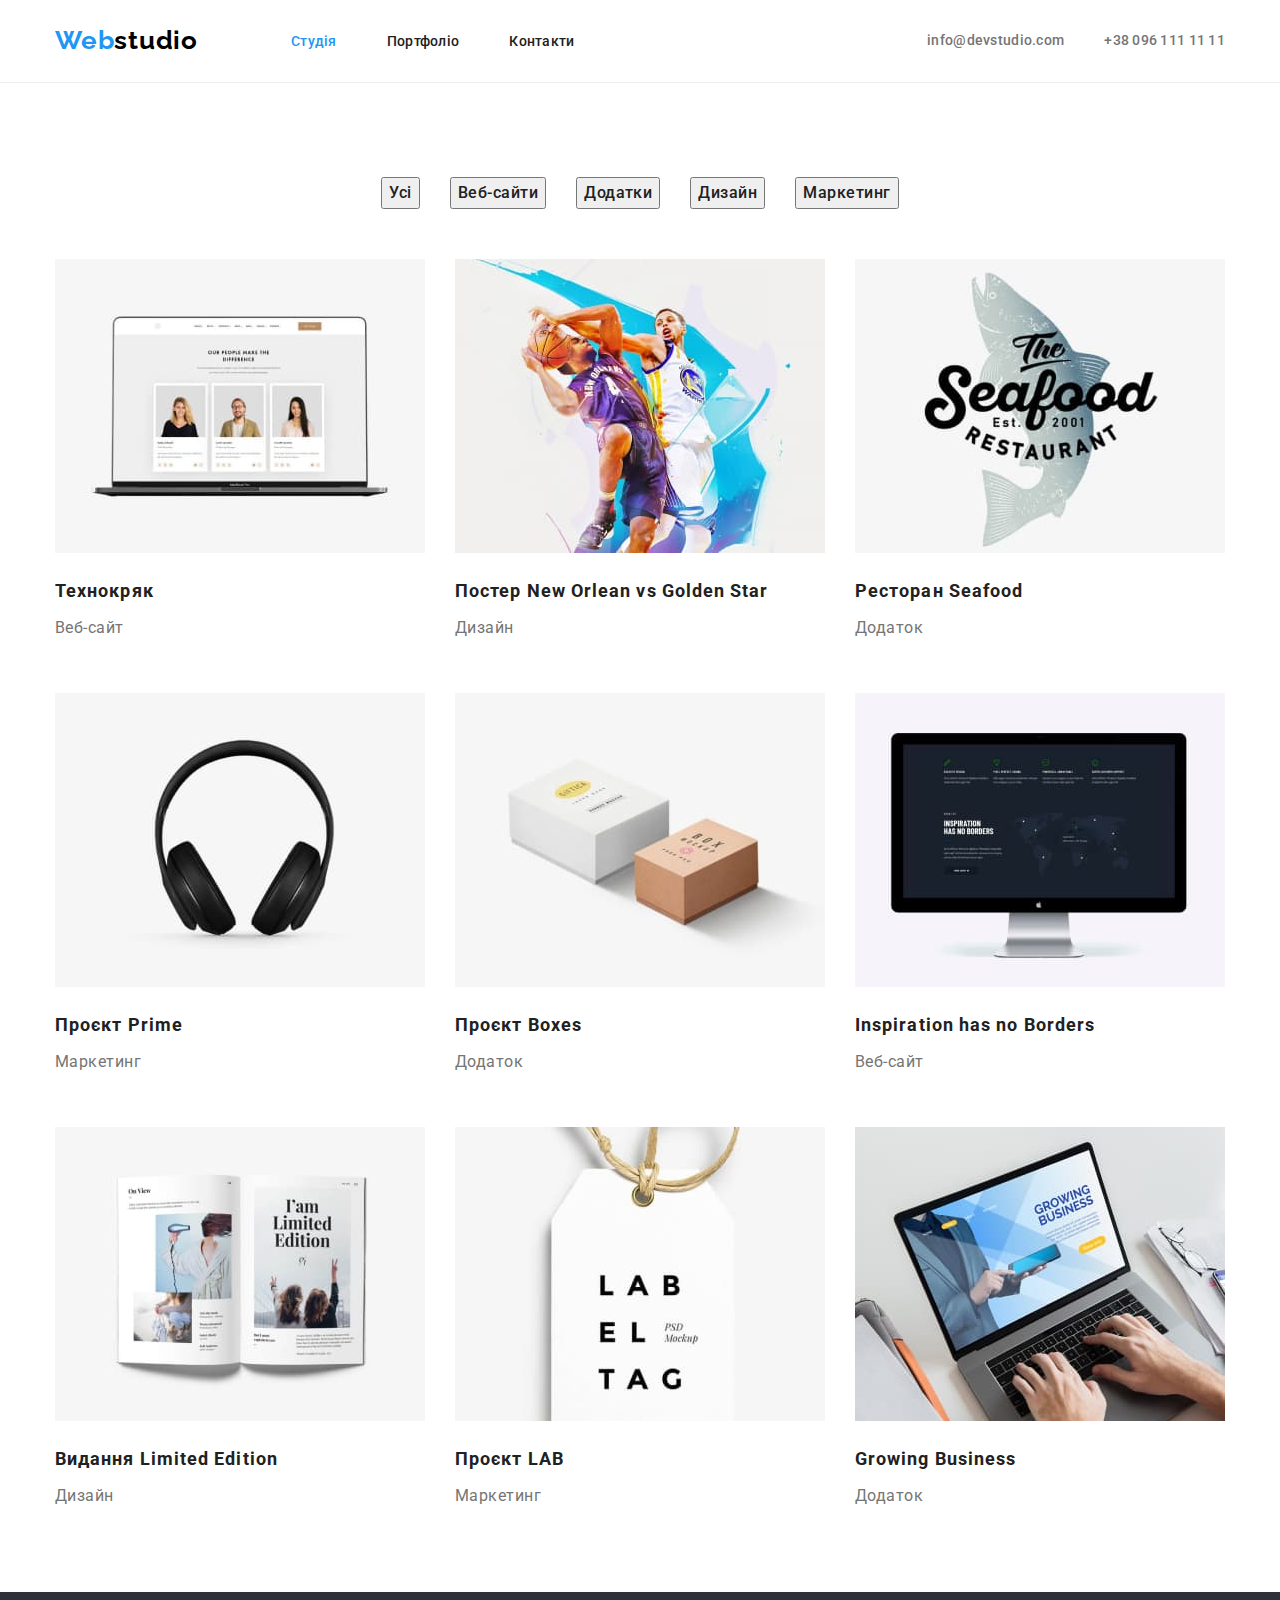
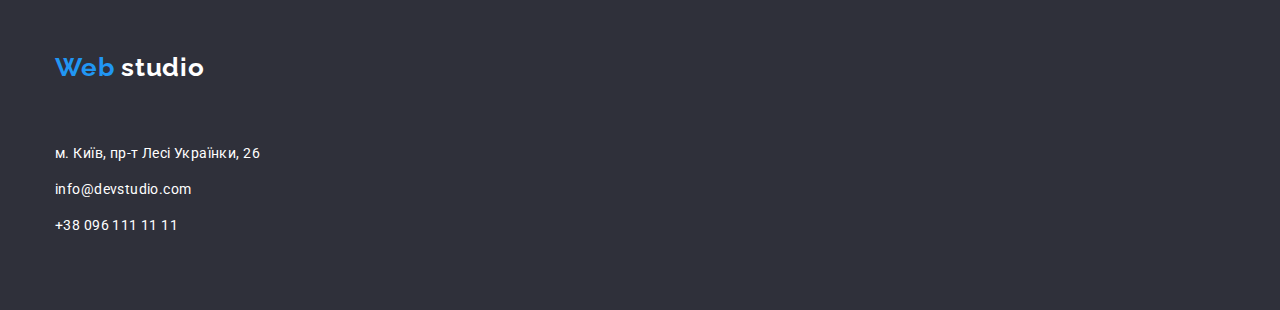
==== portfolio.html @ 94b17095 "геометрія спроба flex" ====
<!DOCTYPE html>
<html lang="uk">
  <head>
    <meta charset="UTF-8" />
    <meta http-equiv="X-UA-Compatible" content="IE=edge" />
    <meta name="viewport" content="width=device-width, initial-scale=1.0" />
    <title>Homework3</title>
    <!--Fonts-->
    <link rel="preconnect" href="https://fonts.googleapis.com" />
    <link rel="preconnect" href="https://fonts.gstatic.com" crossorigin />
    <link
      href="https://fonts.googleapis.com/css2?family=Raleway:wght@700&family=Roboto:wght@400;500;700;900&display=swap"
      rel="stylesheet"
    />
    <!--normalize-->
    <link
      rel="stylesheet"
      href="https://cdnjs.cloudflare.com/ajax/libs/modern-normalize/1.1.0/modern-normalize.min.css"
    />
    <!--styles-->
    <link rel="stylesheet" href="./css/style.css" />
  </head>
  <body>
    <!--Шапка-->
    <header class="header">
      <div class="container">
        <div class="header-container">
          <a class="logo" lang="en" href="./index.html">
            <span class="accent">Web</span>studio</a
          >
          <!-- Навігація-->
          <nav class="navigation">
            <ul class="navigation-item">
              <li>
                <a class="nav-content current" href="./index.html">Студія </a>
              </li>
              <li>
                <a class="nav-content" href="./portfolio.html">Портфоліо</a>
              </li>
              <li>
                <a class="nav-content" href="#">Контакти</a>
              </li>
            </ul>
          </nav>

          <ul class="contact-card">
            <li class="contact-card">
              <a
                href="mailto:info@devstudio.com"
                class="contact-card contact-link"
                >info@devstudio.com</a
              >
            </li>
            <li>
              <a href="tel:+380961111111" class="contact-card contact-link"
                >+38 096 111 11 11</a
              >
            </li>
          </ul>
        </div>
      </div>
    </header>
    <!-- Main portfolio-->
    <main>
      <section>
        <div class="container">
           <h1 hidden class="portfolio">portfolio</h1>
           <div class="cards">
             <ul class="button-cards">
          <li class="bottoms-item"><button class="buttons" type="button">Усі</button></li>
          <li class="bottoms-item"><button class="buttons" type="button">Веб-сайти</button></li>
          <li class="bottoms-item"><button class="buttons" type="button">Додатки</button></li>
          <li class="bottoms-item"><button class="buttons" type="button">Дизайн</button></li>
          <li class="bottoms-item"><button class="buttons" type="button">Маркетинг</button></li>
        </ul>
           </div>
           <div class="project"> 
            <ul class="project-cards">
          <li class="project-list">
            <a href="#">
              <img class="project-img"
                src="./images/plogo1.jpg"
                alt="laptop with people"
                width="370"
                height="294"
              />
              <h2 class="project-title">Технокряк</h2>
              <p class="project-work">Веб-сайт</p>
            </a>
          </li>
          <li>
            <a href="#">
              <img class="project-img"
                src="./images/plogo2.jpg"
                alt="basketball players"
                width="370"
                height="294"
              />
              <h2 class="project-title">
                Постер <span lang="en"> New Orlean vs Golden Star</span>
              </h2>
              <p class="project-work">Дизайн</p>
            </a>
          </li>
          <li>
            <a href="#">
              <img class="project-img"
                src="./images/plogo3.jpg"
                alt="restaurant advertisement"
                width="370"
                height="294"
              />
              <h2 class="project-title">
                Ресторан <span lang="en">Seafood</span>
              </h2>
              <p class="project-work">Додаток</p>
            </a>
          </li>
          <li>
            <a href="#">
              <img class="project-img"
                src="./images/plogo4.jpg"
                alt="headphones"
                width="370"
                height="294"
              />
              <h2 class="project-title">Проєкт <span lang="en">Prime</span></h2>
              <p class="project-work">Маркетинг</p>
            </a>
          </li>
          <li>
            <a href="#">
              <img class="project-img"
                src="./images/plogo5.jpg"
                alt="boxes"
                width="370"
                height="294"
              />
              <h2 class="project-title">Проєкт <span lang="en">Boxes</span></h2>
              <p class="project-work">Додаток</p>
            </a>
          </li>
          <li>
            <a href="#">
              <img class="project-img"
                src="./images/plogo6.jpg"
                alt="laptop"
                width="370"
                height="294"
              />
              <h2 class="project-title" lang="en">
                Inspiration has no Borders
              </h2>
              <p class="project-work">Веб-сайт</p>
            </a>
          </li>
          <li>
            <a href="#">
              <img class="project-img"
                src="./images/plogo7.jpg"
                alt="book with people"
                width="370"
                height="294"
              />
              <h2 class="project-title">
                Видання <span lang="en">Limited Edition</span>
              </h2>
              <p class="project-work">Дизайн</p>
            </a>
          </li>
          <li>
            <a href="#">
              <img class="project-img"
                src="./images/plogo8.jpg"
                alt="plate"
                width="370"
                height="294"
              />
              <h2 class="project-title">Проєкт <span lang="en">LAB</span></h2>
              <p class="project-work">Маркетинг</p>
            </a>
          </li>
          <li>
            <a href="#">
              <img class="project-img"
                src="./images/plogo9.jpg"
                alt="a man is typing on a laptop"
                width="370"
                height="294"
              />
              <h2 class="project-title" lang="en">Growing Business</h2>
              <p class="project-work">Додаток</p>
            </a>
          </li>
        </ul></div>
       
       
        </div>
       

      </section>
    </main>
    <!--Футер-->

    <footer class="footer">
      <div class="container">
        <a class="logo footer-logo" lang="en" href="./index.html"
          ><span class="accent">Web</span>
          <span class="span-logo">studio</span>
        </a>

        <address>
          <ul>
            <li>
              <a
                class="footer-link"
                href="https://www.google.com.ua/maps/place/%D0%B1%D1%83%D0%BB%D1%8C%D0%B2%D0%B0%D1%80+%D0%9B%D0%B5%D1%81%D1%96+%D0%A3%D0%BA%D1%80%D0%B0%D1%97%D0%BD%D0%BA%D0%B8,+26,+%D0%9A%D0%B8%D1%97%D0%B2,+02000/@50.4265807,30.5361971,17z/data=!3m1!4b1!4m5!3m4!1s0x40d4cf0e033ecbe9:0x57a4dffefec77da0!8m2!3d50.4265807!4d30.5383859?hl=uk"
                target="_blank"
                rel="noopener noreferrer"
                >м. Київ, пр-т Лесі Українки, 26</a
              >
            </li>

            <li>
              <a href="mailto:info@devstudio.com" class="footer-link"
                >info@devstudio.com</a
              >
            </li>
            <li>
              <a href="tel:+380961111111" class="footer-link"
                >+38 096 111 11 11</a
              >
            </li>
          </ul>
        </address>
      </div>
    </footer>
  </body>
</html>
---- css/style.css ----
:root {
  --primary-text-color: #212121;
  --title-text-color: #757575;
  --accent-color: #2196f3;
  --primary-white-color: #ffffff;
  --primary-background-color: #ffffff;
  --logo-color: #000000;
  --hero-background-color: #2f303a;
  --footer-background-color: #2f303a;
  --btn-background-color: #188ce8;
  --team-background-color: #f5f4fa;
  --header-border-color: #ececec;
}
html {
  box-sizing: border-box;
}
*,
*::before,
*::after {
  box-sizing: inherit;
}

/*--для Боді*/
body {
  background-color: var(--primary-background-color);
  color: var(--primary-text-color);
  font-family: "Roboto", sans-serif;
}

h1,
h2,
h3,
h4,
h5,
h6,
p {
  margin: 0;
  padding: 0;
}
ul {
  list-style: none;
  padding-left: 0;
  margin: 0;
}

h2,
h3,
p,
li,
a {
  text-decoration: none;
  list-style-type: none;
}
img {
  display: block;
  max-width: 100%;
  height: auto;
}
/*Шапка*/

.header {
  border-bottom-width: 1px;
  border-bottom-style: solid;
  border-bottom-color: var(--header-border-color);
}

.container {
  width: 1200px;
  margin: 0 auto;
  padding-left: 15px;
  padding-right: 15px;
}

.logo {
  padding-top: 24px;
  padding-bottom: 25px;
  color: var(--logo-color);
  font-family: "Raleway", sans-serif;
  font-weight: 700;
  font-size: 26px;
  line-height: 1.19;
  letter-spacing: 0.03em;
}
.accent {
  color: var(--accent-color);
}
.header-container {
  display: flex;
  width: 100%;
  align-items: center;
  justify-content: space-between;
  flex-grow: 1;
  gap: 93px;
}
.navigation {
  display: flex;
  align-items: center;
  flex-direction: row;
  flex-grow: 1;
  justify-content: space-between;
}

.navigation-item {
  display: flex;
  flex-direction: row;
  align-items: center;
  gap: 50px;
  padding-top: 32px;
  padding-bottom: 32px;
}

.contact-card {
  display: flex;
  flex-direction: row;
  align-items: center;
  flex-grow: 1;
  justify-content: end;
  flex-wrap: nowrap;
  gap: 40px;
}

.nav-content {
  padding-top: 32px;
  padding-bottom: 32px;
  color: var(--primary-text-color);
  font-weight: 500;
  font-size: 14px;
  line-height: 1.14;
  letter-spacing: 0.02em;
}
.current {
  color: var(--accent-color);
}

.nav-content:hover,
.nav-content:focus {
  color: var(--accent-color);
}
.contact-link {
  padding-top: 32px;
  padding-bottom: 32px;

  color: var(--title-text-color);
  font-weight: 500;
  font-size: 14px;
  line-height: 1.14;
  letter-spacing: 0.02em;
  text-decoration: none;
}
.contact-link:hover,
.contact-link:focus {
  color: var(--accent-color);
}
/*Main content*/
.section {
  max-width: 100%;
  padding-top: 94px;
  padding-bottom: 94px;
}

.hero {
  background-color: var(--hero-background-color);
}
.hero-title {
  width: 696px;
  margin-left: auto;
  margin-right: auto;
  padding: 200px 0 30px;
  color: var(--primary-white-color);
  font-weight: 900;
  font-size: 44px;
  line-height: 1.36;
  text-align: center;
  letter-spacing: 0.06em;
  text-transform: uppercase;
}
.hero-btn {
margin: 0 auto 200px;
  color: var(--primary-white-color);
  background-color: var(--accent-color);
  box-shadow: 0px 4px 4px rgba(0, 0, 0, 0.15);

  font-weight: 700;
  font-size: 16px;
  line-height: 1.88;
  display: block;
  align-items: center;
  text-align: center;
  letter-spacing: 0.06em;
}
.hero-btn:hover,
.hero-btn:focus {
  background-color: var(--btn-background-color);
}
/* section переваги*/
.advantage-card{
  padding-top: 0;
}
.card-item {
  display: flex;
  flex-direction: row;
  align-items: flex-start;
  flex-basis: calc(100% / 4- 90px);
  gap: 30px;
}
.advantage-title {
  margin-bottom: 10px;

  padding-bottom: 0;
  color: var(--primary-text-color);
  font-weight: 700;
  font-size: 14px;
  line-height: 1.14;
  letter-spacing: 0.03em;
  text-transform: uppercase;
}
.advantage-text {
  color: var(--title-text-color);
  font-size: 14px;
  line-height: 1.71;
  letter-spacing: 0.03em;
}
/*section чим ми займаємось*/
.direction-card {
  display: flex;
  flex-direction: row;
  align-items: center;
  justify-content: space-between;
  gap: 30px;
}
.direction-title,
.team-title {
 padding-top: 0;
  margin-bottom: 50px;
  color: var(--primary-text-color);
  font-weight: 700;
  font-size: 36px;
  line-height: 1.17;
  text-align: center;
  letter-spacing: 0.03em;
  text-transform: uppercase;
}
/* section team*/
.team {
  background-color: var(--team-background-color);
}
.team-card {
  display: flex;
  flex-direction: row;
  align-items: center;
  justify-content: space-between;
  gap: 30px;
  border-radius: 4px; 
}
.teamate {
  margin-bottom: 30px;
}

.team-workers {
  margin-bottom: 10px;

  color: var(--primary-text-color);
  font-weight: 500;
  font-size: 16px;
  line-height: 1.19;
  text-align: center;
  letter-spacing: 0.03em;
}
.team-professions {
  color: var(--title-text-color);
  font-size: 16px;
  line-height: 1.19;
  text-align: center;
  letter-spacing: 0.03em;
}
/*footer*/
.footer {
  margin-top: 60px;
  padding-bottom: 60px;
  background-color: var(--footer-background-color);
}
.footer-accent {
  color: var(--accent-color);
  font-family: "Raleway", sans-serif;
  font-weight: 700;
  font-size: 26px;
  line-height: 1.19;
  letter-spacing: 0.03em;
  text-decoration: none;
}
.footer-logo {
  display: block;
  padding-top: 60px;
  padding-bottom: 60px;
}
.span-logo {
  margin-bottom: 28px;
  color: var(--primary-white-color);
  font-family: "Raleway", sans-serif;
  font-weight: 700;
  font-size: 26px;
  line-height: 1.19;
  letter-spacing: 0.03em;
  text-decoration: none;
}
.footer-link {
  display: block;
  margin-bottom: 12px;
  color: var(--primary-white-color);
  font-family: "Roboto", sans-serif;
  font-style: normal;
  font-size: 14px;
  line-height: 1.71;
  letter-spacing: 0.03em;
  text-decoration: none;
}
.footer-link:hover,
:focus {
  color: rgba(255, 255, 255, 0.6);
}
/*-- PORTFOLIO main--*/
.buttons {
  margin-top: 94px;
  margin-bottom: 50px;
  font-family: inherit;
  color: var(--primary-text-color);
  font-weight: 500;
  font-size: 16px;
  line-height: 1.62;
  text-align: center;
  letter-spacing: 0.03em;
  text-decoration: none;
}
.buttons:hover,
.buttons:focus {
  color: var(--accent-color);
}
/*.cards{
  display: flex;
  flex-direction: row;
    align-items: center;
    justify-content:center;
}*/

.button-cards {
  display: flex;
  flex-direction: row;
  align-items: center;
  justify-content: center;
  gap: 30px;
}
.bottom-cards,
.bottom-items :nth-child(n + 2) {
  gap: 52px;
}
/*--Projects*/
.project-title {
  margin-bottom: 4px;
  color: var(--primary-text-color);
  font-weight: 700;
  font-size: 18px;
  line-height: 2;
  letter-spacing: 0.06em;
  text-decoration: none;
}
.project-work {
  margin-bottom: 20px;
  color: var(--title-text-color);
  font-weight: 400;
  font-size: 16px;
  line-height: 1.88;
  letter-spacing: 0.03em;
  text-decoration: none;
}
.project {
  display: block;
 
}
.project-cards {
  display: flex;
  flex-wrap: wrap;
  flex-direction: row;
  align-items:flex-start ;
  flex-basis: calc(100% / 3 - 60px);
  gap: 30px;
}
.project-list {
  display: flex;
  flex-direction: row;
  align-items: center;
  justify-content: space-between;
}
.project-img{
  margin-bottom: 20px;
}
.project-title{
  margin-bottom: 4px;
}
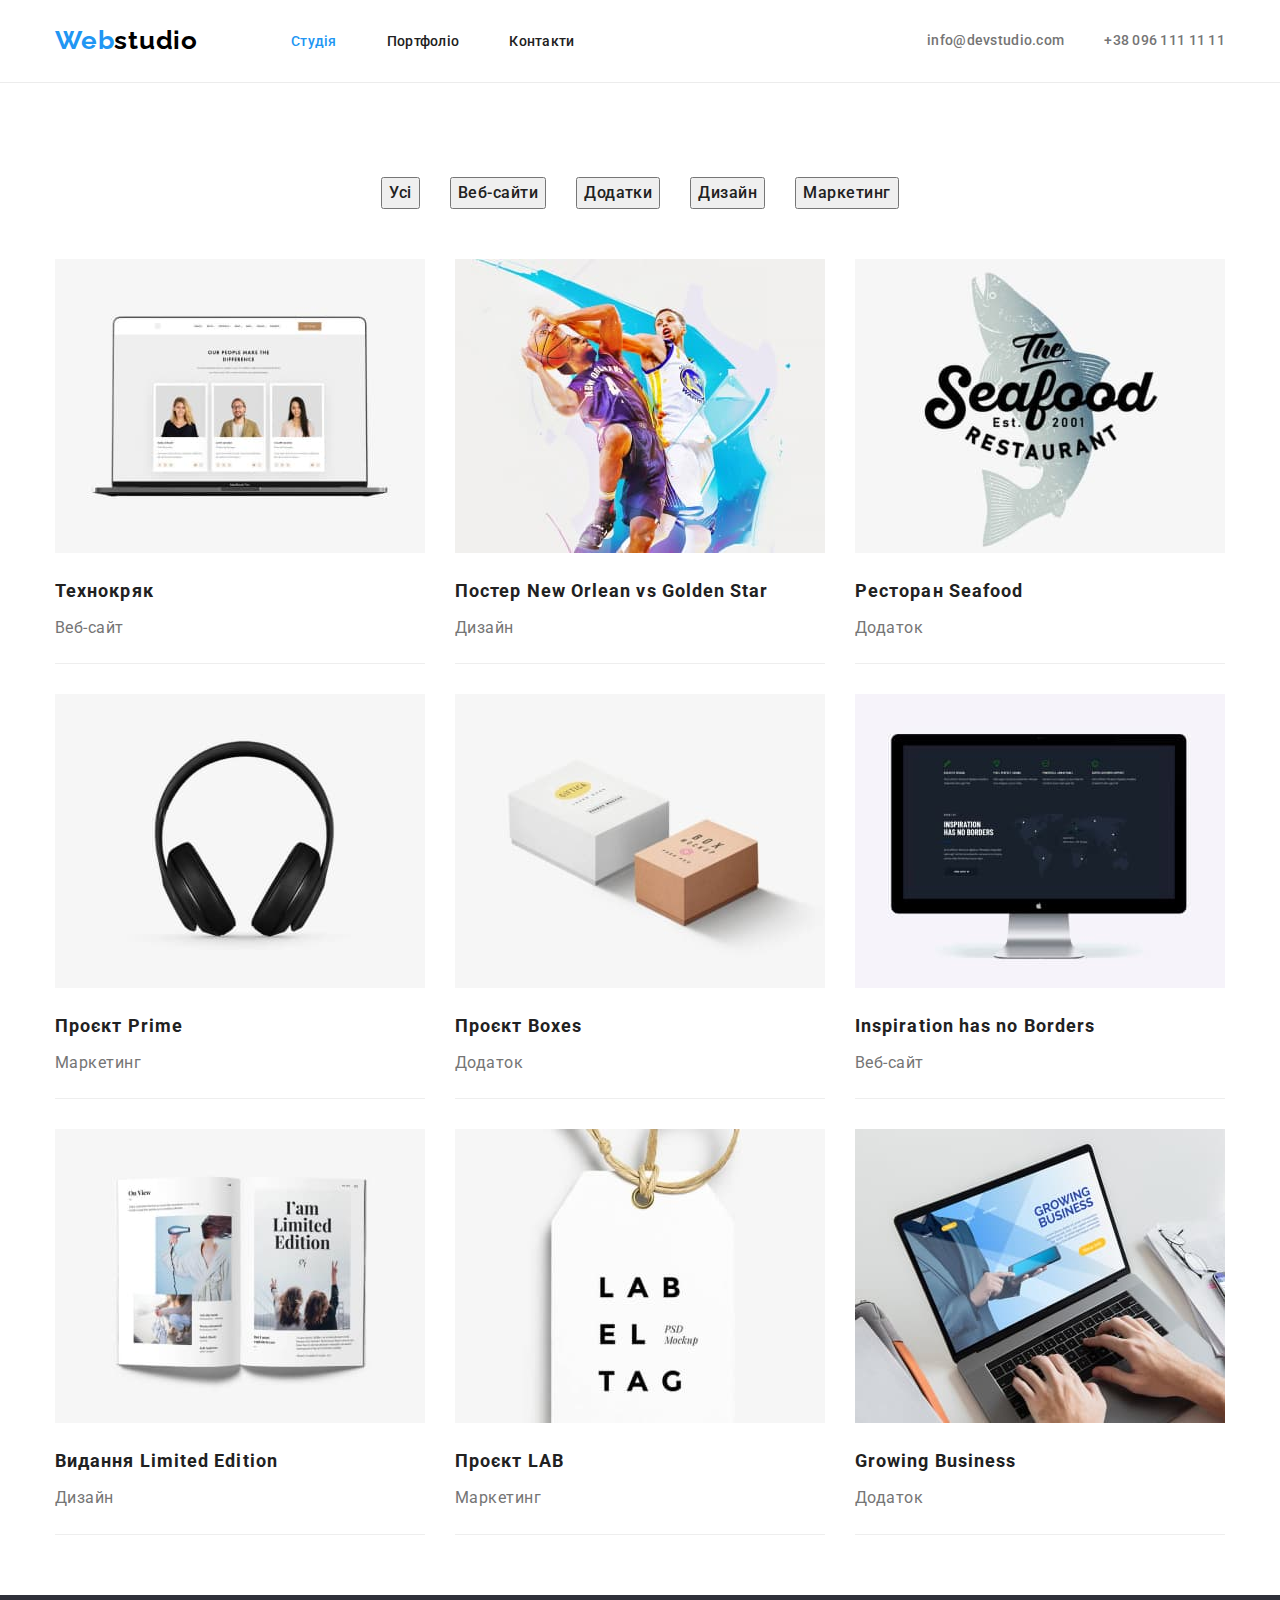
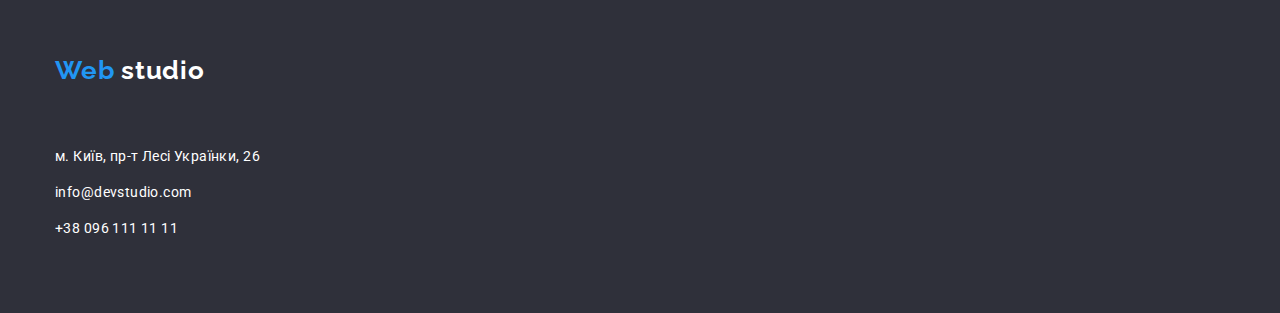
==== commit 8a5aa515: "добавив бордер провірив валідатором" ====
--- a/portfolio.html
+++ b/portfolio.html
@@ -64,140 +64,162 @@
     <main>
       <section>
         <div class="container">
-           <h1 hidden class="portfolio">portfolio</h1>
-           <div class="cards">
-             <ul class="button-cards">
-          <li class="bottoms-item"><button class="buttons" type="button">Усі</button></li>
-          <li class="bottoms-item"><button class="buttons" type="button">Веб-сайти</button></li>
-          <li class="bottoms-item"><button class="buttons" type="button">Додатки</button></li>
-          <li class="bottoms-item"><button class="buttons" type="button">Дизайн</button></li>
-          <li class="bottoms-item"><button class="buttons" type="button">Маркетинг</button></li>
-        </ul>
-           </div>
-           <div class="project"> 
+          <h1 hidden class="portfolio">portfolio</h1>
+          <div class="cards">
+            <ul class="button-cards">
+              <li class="bottoms-item">
+                <button class="buttons" type="button">Усі</button>
+              </li>
+              <li class="bottoms-item">
+                <button class="buttons" type="button">Веб-сайти</button>
+              </li>
+              <li class="bottoms-item">
+                <button class="buttons" type="button">Додатки</button>
+              </li>
+              <li class="bottoms-item">
+                <button class="buttons" type="button">Дизайн</button>
+              </li>
+              <li class="bottoms-item">
+                <button class="buttons" type="button">Маркетинг</button>
+              </li>
+            </ul>
+          </div>
+          <div class="project">
             <ul class="project-cards">
-          <li class="project-list">
-            <a href="#">
-              <img class="project-img"
-                src="./images/plogo1.jpg"
-                alt="laptop with people"
-                width="370"
-                height="294"
-              />
-              <h2 class="project-title">Технокряк</h2>
-              <p class="project-work">Веб-сайт</p>
-            </a>
-          </li>
-          <li>
-            <a href="#">
-              <img class="project-img"
-                src="./images/plogo2.jpg"
-                alt="basketball players"
-                width="370"
-                height="294"
-              />
-              <h2 class="project-title">
-                Постер <span lang="en"> New Orlean vs Golden Star</span>
-              </h2>
-              <p class="project-work">Дизайн</p>
-            </a>
-          </li>
-          <li>
-            <a href="#">
-              <img class="project-img"
-                src="./images/plogo3.jpg"
-                alt="restaurant advertisement"
-                width="370"
-                height="294"
-              />
-              <h2 class="project-title">
-                Ресторан <span lang="en">Seafood</span>
-              </h2>
-              <p class="project-work">Додаток</p>
-            </a>
-          </li>
-          <li>
-            <a href="#">
-              <img class="project-img"
-                src="./images/plogo4.jpg"
-                alt="headphones"
-                width="370"
-                height="294"
-              />
-              <h2 class="project-title">Проєкт <span lang="en">Prime</span></h2>
-              <p class="project-work">Маркетинг</p>
-            </a>
-          </li>
-          <li>
-            <a href="#">
-              <img class="project-img"
-                src="./images/plogo5.jpg"
-                alt="boxes"
-                width="370"
-                height="294"
-              />
-              <h2 class="project-title">Проєкт <span lang="en">Boxes</span></h2>
-              <p class="project-work">Додаток</p>
-            </a>
-          </li>
-          <li>
-            <a href="#">
-              <img class="project-img"
-                src="./images/plogo6.jpg"
-                alt="laptop"
-                width="370"
-                height="294"
-              />
-              <h2 class="project-title" lang="en">
-                Inspiration has no Borders
-              </h2>
-              <p class="project-work">Веб-сайт</p>
-            </a>
-          </li>
-          <li>
-            <a href="#">
-              <img class="project-img"
-                src="./images/plogo7.jpg"
-                alt="book with people"
-                width="370"
-                height="294"
-              />
-              <h2 class="project-title">
-                Видання <span lang="en">Limited Edition</span>
-              </h2>
-              <p class="project-work">Дизайн</p>
-            </a>
-          </li>
-          <li>
-            <a href="#">
-              <img class="project-img"
-                src="./images/plogo8.jpg"
-                alt="plate"
-                width="370"
-                height="294"
-              />
-              <h2 class="project-title">Проєкт <span lang="en">LAB</span></h2>
-              <p class="project-work">Маркетинг</p>
-            </a>
-          </li>
-          <li>
-            <a href="#">
-              <img class="project-img"
-                src="./images/plogo9.jpg"
-                alt="a man is typing on a laptop"
-                width="370"
-                height="294"
-              />
-              <h2 class="project-title" lang="en">Growing Business</h2>
-              <p class="project-work">Додаток</p>
-            </a>
-          </li>
-        </ul></div>
-       
-       
+              <li class="project-list">
+                <a href="#">
+                  <img
+                    class="project-img"
+                    src="./images/plogo1.jpg"
+                    alt="laptop with people"
+                    width="370"
+                    height="294"
+                  />
+                  <h2 class="project-title">Технокряк</h2>
+                  <p class="project-work">Веб-сайт</p>
+                </a>
+              </li>
+              <li class="project-list">
+                <a href="#">
+                  <img
+                    class="project-img"
+                    src="./images/plogo2.jpg"
+                    alt="basketball players"
+                    width="370"
+                    height="294"
+                  />
+                  <h2 class="project-title">
+                    Постер <span lang="en"> New Orlean vs Golden Star</span>
+                  </h2>
+                  <p class="project-work">Дизайн</p>
+                </a>
+              </li>
+              <li class="project-list">
+                <a href="#">
+                  <img
+                    class="project-img"
+                    src="./images/plogo3.jpg"
+                    alt="restaurant advertisement"
+                    width="370"
+                    height="294"
+                  />
+                  <h2 class="project-title">
+                    Ресторан <span lang="en">Seafood</span>
+                  </h2>
+                  <p class="project-work">Додаток</p>
+                </a>
+              </li>
+              <li class="project-list">
+                <a href="#">
+                  <img
+                    class="project-img"
+                    src="./images/plogo4.jpg"
+                    alt="headphones"
+                    width="370"
+                    height="294"
+                  />
+                  <h2 class="project-title">
+                    Проєкт <span lang="en">Prime</span>
+                  </h2>
+                  <p class="project-work">Маркетинг</p>
+                </a>
+              </li>
+              <li class="project-list">
+                <a href="#">
+                  <img
+                    class="project-img"
+                    src="./images/plogo5.jpg"
+                    alt="boxes"
+                    width="370"
+                    height="294"
+                  />
+                  <h2 class="project-title">
+                    Проєкт <span lang="en">Boxes</span>
+                  </h2>
+                  <p class="project-work">Додаток</p>
+                </a>
+              </li>
+              <li class="project-list">
+                <a href="#">
+                  <img
+                    class="project-img"
+                    src="./images/plogo6.jpg"
+                    alt="laptop"
+                    width="370"
+                    height="294"
+                  />
+                  <h2 class="project-title" lang="en">
+                    Inspiration has no Borders
+                  </h2>
+                  <p class="project-work">Веб-сайт</p>
+                </a>
+              </li>
+              <li class="project-list">
+                <a href="#">
+                  <img
+                    class="project-img"
+                    src="./images/plogo7.jpg"
+                    alt="book with people"
+                    width="370"
+                    height="294"
+                  />
+                  <h2 class="project-title">
+                    Видання <span lang="en">Limited Edition</span>
+                  </h2>
+                  <p class="project-work">Дизайн</p>
+                </a>
+              </li>
+              <li class="project-list">
+                <a href="#">
+                  <img
+                    class="project-img"
+                    src="./images/plogo8.jpg"
+                    alt="plate"
+                    width="370"
+                    height="294"
+                  />
+                  <h2 class="project-title">
+                    Проєкт <span lang="en">LAB</span>
+                  </h2>
+                  <p class="project-work">Маркетинг</p>
+                </a>
+              </li>
+              <li class="project-list">
+                <a href="#">
+                  <img
+                    class="project-img"
+                    src="./images/plogo9.jpg"
+                    alt="a man is typing on a laptop"
+                    width="370"
+                    height="294"
+                  />
+                  <h2 class="project-title" lang="en">Growing Business</h2>
+                  <p class="project-work">Додаток</p>
+                </a>
+              </li>
+            </ul>
+          </div>
         </div>
-       
-
       </section>
     </main>
     <!--Футер-->
--- a/css/style.css
+++ b/css/style.css
@@ -10,6 +10,7 @@
   --btn-background-color: #188ce8;
   --team-background-color: #f5f4fa;
   --header-border-color: #ececec;
+  --project-border-color: #eeeeee;
 }
 html {
   box-sizing: border-box;
@@ -175,7 +176,7 @@
   text-transform: uppercase;
 }
 .hero-btn {
-margin: 0 auto 200px;
+  margin: 0 auto 200px;
   color: var(--primary-white-color);
   background-color: var(--accent-color);
   box-shadow: 0px 4px 4px rgba(0, 0, 0, 0.15);
@@ -193,14 +194,14 @@
   background-color: var(--btn-background-color);
 }
 /* section переваги*/
-.advantage-card{
+.advantage-card {
   padding-top: 0;
 }
 .card-item {
   display: flex;
   flex-direction: row;
   align-items: flex-start;
-  flex-basis: calc(100% / 4- 90px);
+  /*flex-basis: calc(100% / 4- 90px);*/
   gap: 30px;
 }
 .advantage-title {
@@ -230,7 +231,7 @@
 }
 .direction-title,
 .team-title {
- padding-top: 0;
+  padding-top: 0;
   margin-bottom: 50px;
   color: var(--primary-text-color);
   font-weight: 700;
@@ -250,7 +251,7 @@
   align-items: center;
   justify-content: space-between;
   gap: 30px;
-  border-radius: 4px; 
+  border-radius: 4px;
 }
 .teamate {
   margin-bottom: 30px;
@@ -374,13 +375,12 @@
 }
 .project {
   display: block;
- 
 }
 .project-cards {
   display: flex;
   flex-wrap: wrap;
   flex-direction: row;
-  align-items:flex-start ;
+  align-items: flex-start;
   flex-basis: calc(100% / 3 - 60px);
   gap: 30px;
 }
@@ -389,10 +389,13 @@
   flex-direction: row;
   align-items: center;
   justify-content: space-between;
-}
-.project-img{
+  border-bottom-width: 1px;
+  border-bottom-style: solid;
+  border-bottom-color: var(--project-border-color);
+}
+.project-img {
   margin-bottom: 20px;
 }
-.project-title{
+.project-title {
   margin-bottom: 4px;
 }
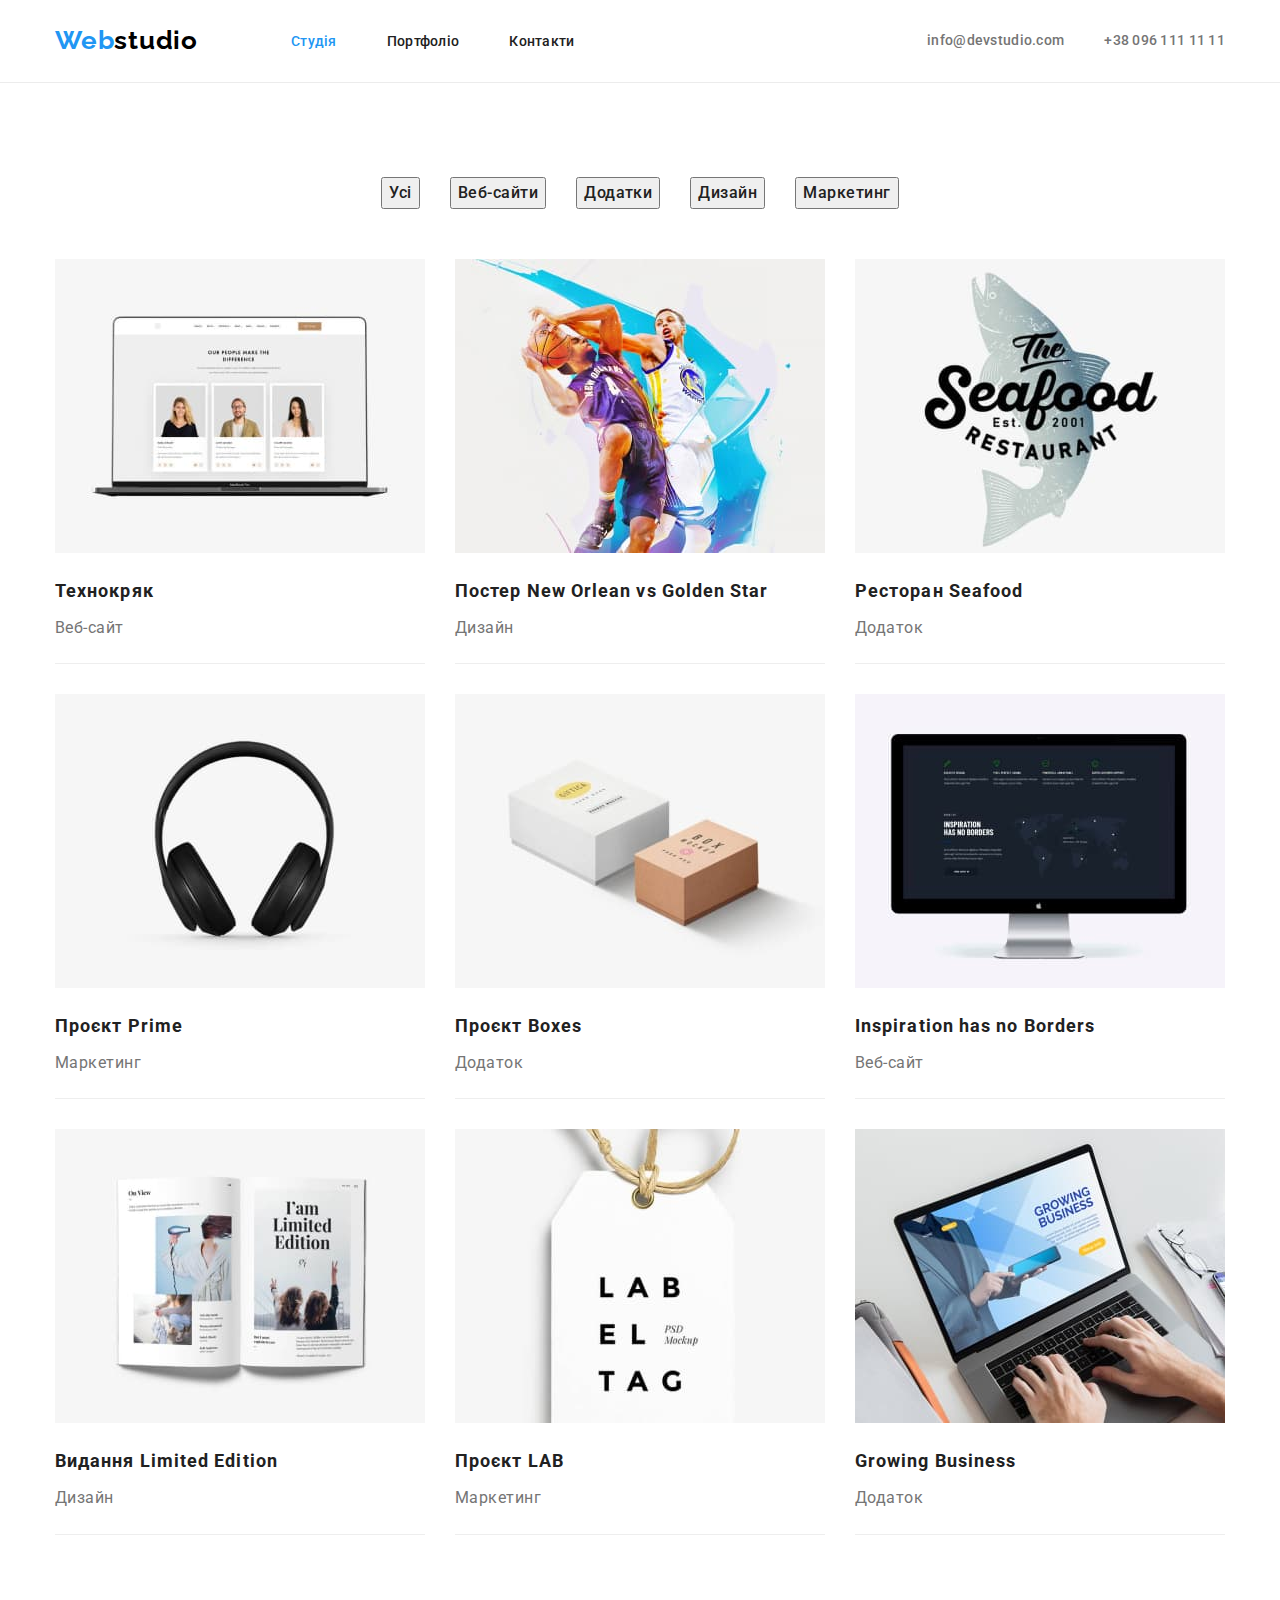
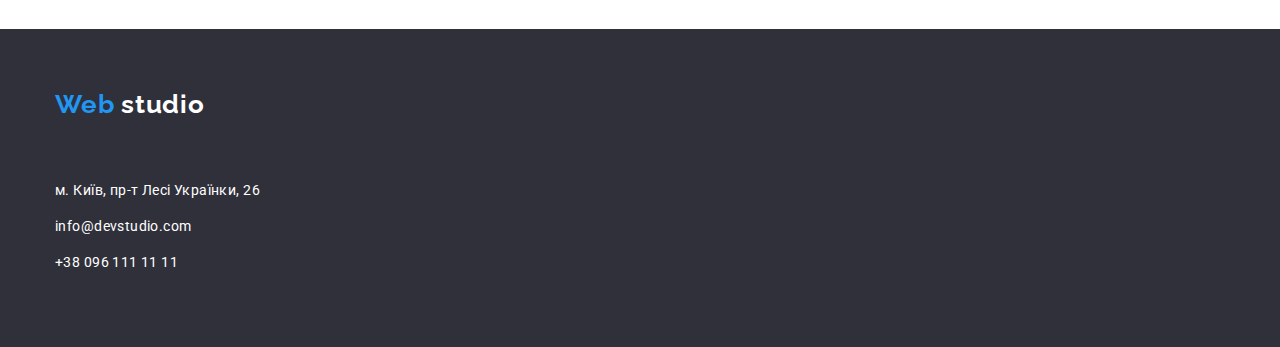
==== commit c97ce887: "поправив відстань боттонс в портфоліо" ====
--- a/portfolio.html
+++ b/portfolio.html
@@ -62,7 +62,7 @@
     </header>
     <!-- Main portfolio-->
     <main>
-      <section>
+      <section class="section">
         <div class="container">
           <h1 hidden class="portfolio">portfolio</h1>
           <div class="cards">
--- a/css/style.css
+++ b/css/style.css
@@ -276,7 +276,7 @@
 }
 /*footer*/
 .footer {
-  margin-top: 60px;
+  /* margin-top: 60px;*/
   padding-bottom: 60px;
   background-color: var(--footer-background-color);
 }
@@ -321,7 +321,7 @@
 }
 /*-- PORTFOLIO main--*/
 .buttons {
-  margin-top: 94px;
+ /* margin-top: 94px;*/
   margin-bottom: 50px;
   font-family: inherit;
   color: var(--primary-text-color);
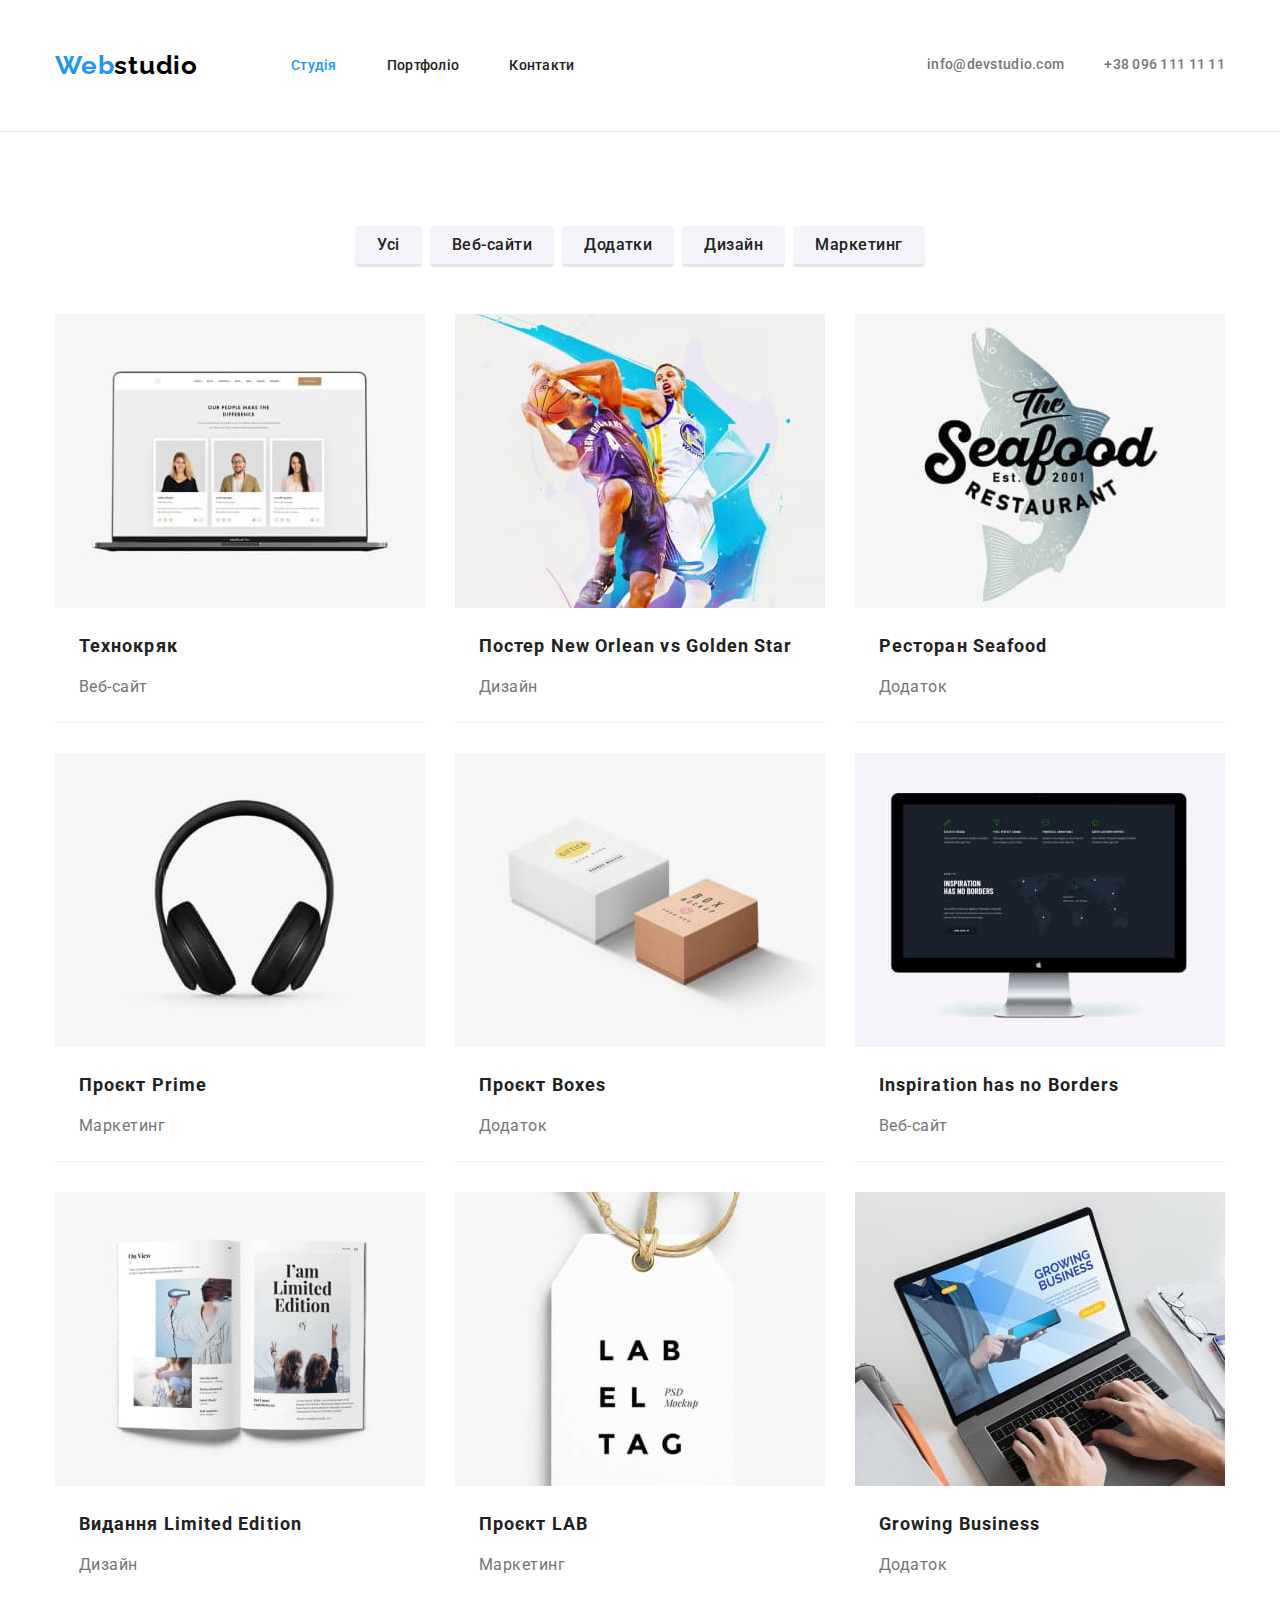
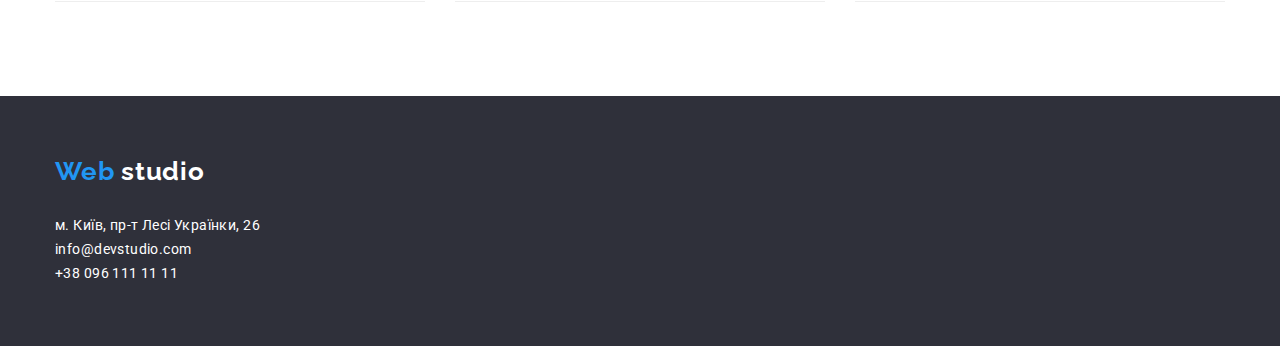
==== commit fd08115a: "buttons shadow+ cursor painter" ====
--- a/portfolio.html
+++ b/portfolio.html
@@ -24,7 +24,7 @@
     <!--Шапка-->
     <header class="header">
       <div class="container">
-        <div class="header-container">
+        <div class="header-container header-logo">
           <a class="logo" lang="en" href="./index.html">
             <span class="accent">Web</span>studio</a
           >
@@ -95,8 +95,10 @@
                     width="370"
                     height="294"
                   />
-                  <h2 class="project-title">Технокряк</h2>
-                  <p class="project-work">Веб-сайт</p>
+                  <div class="list-box">
+                    <h2 class="project-title">Технокряк</h2>
+                    <p class="project-work">Веб-сайт</p>
+                  </div>
                 </a>
               </li>
               <li class="project-list">
@@ -108,10 +110,12 @@
                     width="370"
                     height="294"
                   />
-                  <h2 class="project-title">
-                    Постер <span lang="en"> New Orlean vs Golden Star</span>
-                  </h2>
-                  <p class="project-work">Дизайн</p>
+                  <div class="list-box">
+                    <h2 class="project-title">
+                      Постер <span lang="en"> New Orlean vs Golden Star</span>
+                    </h2>
+                    <p class="project-work">Дизайн</p>
+                  </div>
                 </a>
               </li>
               <li class="project-list">
@@ -123,10 +127,12 @@
                     width="370"
                     height="294"
                   />
-                  <h2 class="project-title">
-                    Ресторан <span lang="en">Seafood</span>
-                  </h2>
-                  <p class="project-work">Додаток</p>
+                  <div class="list-box">
+                    <h2 class="project-title">
+                      Ресторан <span lang="en">Seafood</span>
+                    </h2>
+                    <p class="project-work">Додаток</p>
+                  </div>
                 </a>
               </li>
               <li class="project-list">
@@ -138,10 +144,12 @@
                     width="370"
                     height="294"
                   />
-                  <h2 class="project-title">
-                    Проєкт <span lang="en">Prime</span>
-                  </h2>
-                  <p class="project-work">Маркетинг</p>
+                  <div class="list-box">
+                    <h2 class="project-title">
+                      Проєкт <span lang="en">Prime</span>
+                    </h2>
+                    <p class="project-work">Маркетинг</p>
+                  </div>
                 </a>
               </li>
               <li class="project-list">
@@ -153,10 +161,12 @@
                     width="370"
                     height="294"
                   />
-                  <h2 class="project-title">
-                    Проєкт <span lang="en">Boxes</span>
-                  </h2>
-                  <p class="project-work">Додаток</p>
+                  <div class="list-box">
+                    <h2 class="project-title">
+                      Проєкт <span lang="en">Boxes</span>
+                    </h2>
+                    <p class="project-work">Додаток</p>
+                  </div>
                 </a>
               </li>
               <li class="project-list">
@@ -168,10 +178,12 @@
                     width="370"
                     height="294"
                   />
-                  <h2 class="project-title" lang="en">
-                    Inspiration has no Borders
-                  </h2>
-                  <p class="project-work">Веб-сайт</p>
+                  <div class="list-box">
+                    <h2 class="project-title" lang="en">
+                      Inspiration has no Borders
+                    </h2>
+                    <p class="project-work">Веб-сайт</p>
+                  </div>
                 </a>
               </li>
               <li class="project-list">
@@ -183,10 +195,12 @@
                     width="370"
                     height="294"
                   />
-                  <h2 class="project-title">
-                    Видання <span lang="en">Limited Edition</span>
-                  </h2>
-                  <p class="project-work">Дизайн</p>
+                  <div class="list-box">
+                    <h2 class="project-title">
+                      Видання <span lang="en">Limited Edition</span>
+                    </h2>
+                    <p class="project-work">Дизайн</p>
+                  </div>
                 </a>
               </li>
               <li class="project-list">
@@ -198,10 +212,12 @@
                     width="370"
                     height="294"
                   />
-                  <h2 class="project-title">
-                    Проєкт <span lang="en">LAB</span>
-                  </h2>
-                  <p class="project-work">Маркетинг</p>
+                  <div class="list-box">
+                    <h2 class="project-title">
+                      Проєкт <span lang="en">LAB</span>
+                    </h2>
+                    <p class="project-work">Маркетинг</p>
+                  </div>
                 </a>
               </li>
               <li class="project-list">
@@ -213,8 +229,10 @@
                     width="370"
                     height="294"
                   />
-                  <h2 class="project-title" lang="en">Growing Business</h2>
-                  <p class="project-work">Додаток</p>
+                  <div class="list-box">
+                    <h2 class="project-title" lang="en">Growing Business</h2>
+                    <p class="project-work">Додаток</p>
+                  </div>
                 </a>
               </li>
             </ul>
@@ -233,7 +251,7 @@
 
         <address>
           <ul>
-            <li>
+            <li class="footer-item">
               <a
                 class="footer-link"
                 href="https://www.google.com.ua/maps/place/%D0%B1%D1%83%D0%BB%D1%8C%D0%B2%D0%B0%D1%80+%D0%9B%D0%B5%D1%81%D1%96+%D0%A3%D0%BA%D1%80%D0%B0%D1%97%D0%BD%D0%BA%D0%B8,+26,+%D0%9A%D0%B8%D1%97%D0%B2,+02000/@50.4265807,30.5361971,17z/data=!3m1!4b1!4m5!3m4!1s0x40d4cf0e033ecbe9:0x57a4dffefec77da0!8m2!3d50.4265807!4d30.5383859?hl=uk"
@@ -243,12 +261,12 @@
               >
             </li>
 
-            <li>
+            <li class="footer-item">
               <a href="mailto:info@devstudio.com" class="footer-link"
                 >info@devstudio.com</a
               >
             </li>
-            <li>
+            <li class="footer-item">
               <a href="tel:+380961111111" class="footer-link"
                 >+38 096 111 11 11</a
               >
--- a/css/style.css
+++ b/css/style.css
@@ -34,14 +34,13 @@
 h4,
 h5,
 h6,
-p {
+p,
+ul {
   margin: 0;
   padding: 0;
 }
 ul {
   list-style: none;
-  padding-left: 0;
-  margin: 0;
 }
 
 h2,
@@ -71,10 +70,14 @@
   padding-left: 15px;
   padding-right: 15px;
 }
-
-.logo {
+.header-logo {
   padding-top: 24px;
   padding-bottom: 25px;
+}
+
+.logo {
+  /* padding-top: 24px;
+  padding-bottom: 25px;*/
   color: var(--logo-color);
   font-family: "Raleway", sans-serif;
   font-weight: 700;
@@ -161,12 +164,14 @@
 
 .hero {
   background-color: var(--hero-background-color);
-}
+  padding: 200px 0;
+  text-align: center;
+}
+
 .hero-title {
   width: 696px;
-  margin-left: auto;
-  margin-right: auto;
-  padding: 200px 0 30px;
+  margin: 0 auto 30px;
+
   color: var(--primary-white-color);
   font-weight: 900;
   font-size: 44px;
@@ -176,10 +181,12 @@
   text-transform: uppercase;
 }
 .hero-btn {
-  margin: 0 auto 200px;
+  margin: 0 auto;
+  padding: 10px 24px;
   color: var(--primary-white-color);
   background-color: var(--accent-color);
   box-shadow: 0px 4px 4px rgba(0, 0, 0, 0.15);
+  border: none;
 
   font-weight: 700;
   font-size: 16px;
@@ -194,10 +201,11 @@
   background-color: var(--btn-background-color);
 }
 /* section переваги*/
-.advantage-card {
-  padding-top: 0;
-}
-.card-item {
+.advantage {
+  padding-bottom: 0;
+}
+
+.advantage-list {
   display: flex;
   flex-direction: row;
   align-items: flex-start;
@@ -224,8 +232,6 @@
 /*section чим ми займаємось*/
 .direction-card {
   display: flex;
-  flex-direction: row;
-  align-items: center;
   justify-content: space-between;
   gap: 30px;
 }
@@ -251,12 +257,19 @@
   align-items: center;
   justify-content: space-between;
   gap: 30px;
+}
+
+/*.teamate {
+  background-color: var(--primary-white-color);*/
+
+.team-members {
+  padding: 30px 10px;
+  background-color: var(--primary-white-color);
   border-radius: 4px;
-}
-.teamate {
-  margin-bottom: 30px;
-}
-
+  box-shadow: 0px 2px 1px 0px #00000033;
+  box-shadow: 0px 1px 1px 0px #00000024;
+  box-shadow: 0px 1px 3px 0px #0000001f;
+}
 .team-workers {
   margin-bottom: 10px;
 
@@ -276,8 +289,7 @@
 }
 /*footer*/
 .footer {
-  /* margin-top: 60px;*/
-  padding-bottom: 60px;
+  padding: 60px 0;
   background-color: var(--footer-background-color);
 }
 .footer-accent {
@@ -291,11 +303,12 @@
 }
 .footer-logo {
   display: block;
-  padding-top: 60px;
-  padding-bottom: 60px;
-}
+  margin-bottom: 28px;
+}
+
 .span-logo {
-  margin-bottom: 28px;
+  /* margin-bottom: 28px;*/
+
   color: var(--primary-white-color);
   font-family: "Raleway", sans-serif;
   font-weight: 700;
@@ -304,9 +317,12 @@
   letter-spacing: 0.03em;
   text-decoration: none;
 }
+.footer-item :not(:last-child) {
+  margin-bottom: 12px;
+}
 .footer-link {
   display: block;
-  margin-bottom: 12px;
+
   color: var(--primary-white-color);
   font-family: "Roboto", sans-serif;
   font-style: normal;
@@ -321,10 +337,19 @@
 }
 /*-- PORTFOLIO main--*/
 .buttons {
- /* margin-top: 94px;*/
+  padding: 6px 22px;
   margin-bottom: 50px;
+  cursor: pointer;
+  box-shadow: 0px 2px 2px 0px #0000001f;
+  box-shadow: 0px 1px 2px 0px #00000014;
+  box-shadow: 0px 3px 1px 0px #0000001a;
+  border: none;
+  border-radius: 4px;
+
   font-family: inherit;
   color: var(--primary-text-color);
+  background-color: var(--team-background-color);
+
   font-weight: 500;
   font-size: 16px;
   line-height: 1.62;
@@ -332,9 +357,11 @@
   letter-spacing: 0.03em;
   text-decoration: none;
 }
+
 .buttons:hover,
 .buttons:focus {
-  color: var(--accent-color);
+  color: var(--primary-white-color);
+  background-color: var(--accent-color);
 }
 /*.cards{
   display: flex;
@@ -348,13 +375,16 @@
   flex-direction: row;
   align-items: center;
   justify-content: center;
-  gap: 30px;
-}
-.bottom-cards,
-.bottom-items :nth-child(n + 2) {
-  gap: 52px;
-}
+  gap: 8px;
+}
+
 /*--Projects*/
+.list-box {
+  padding-top: 20px;
+  padding-left: 24px;
+  padding-right: 24px;
+}
+
 .project-title {
   margin-bottom: 4px;
   color: var(--primary-text-color);
@@ -365,7 +395,8 @@
   text-decoration: none;
 }
 .project-work {
-  margin-bottom: 20px;
+  padding-top: 4px;
+  padding-bottom: 20px;
   color: var(--title-text-color);
   font-weight: 400;
   font-size: 16px;
@@ -393,9 +424,3 @@
   border-bottom-style: solid;
   border-bottom-color: var(--project-border-color);
 }
-.project-img {
-  margin-bottom: 20px;
-}
-.project-title {
-  margin-bottom: 4px;
-}
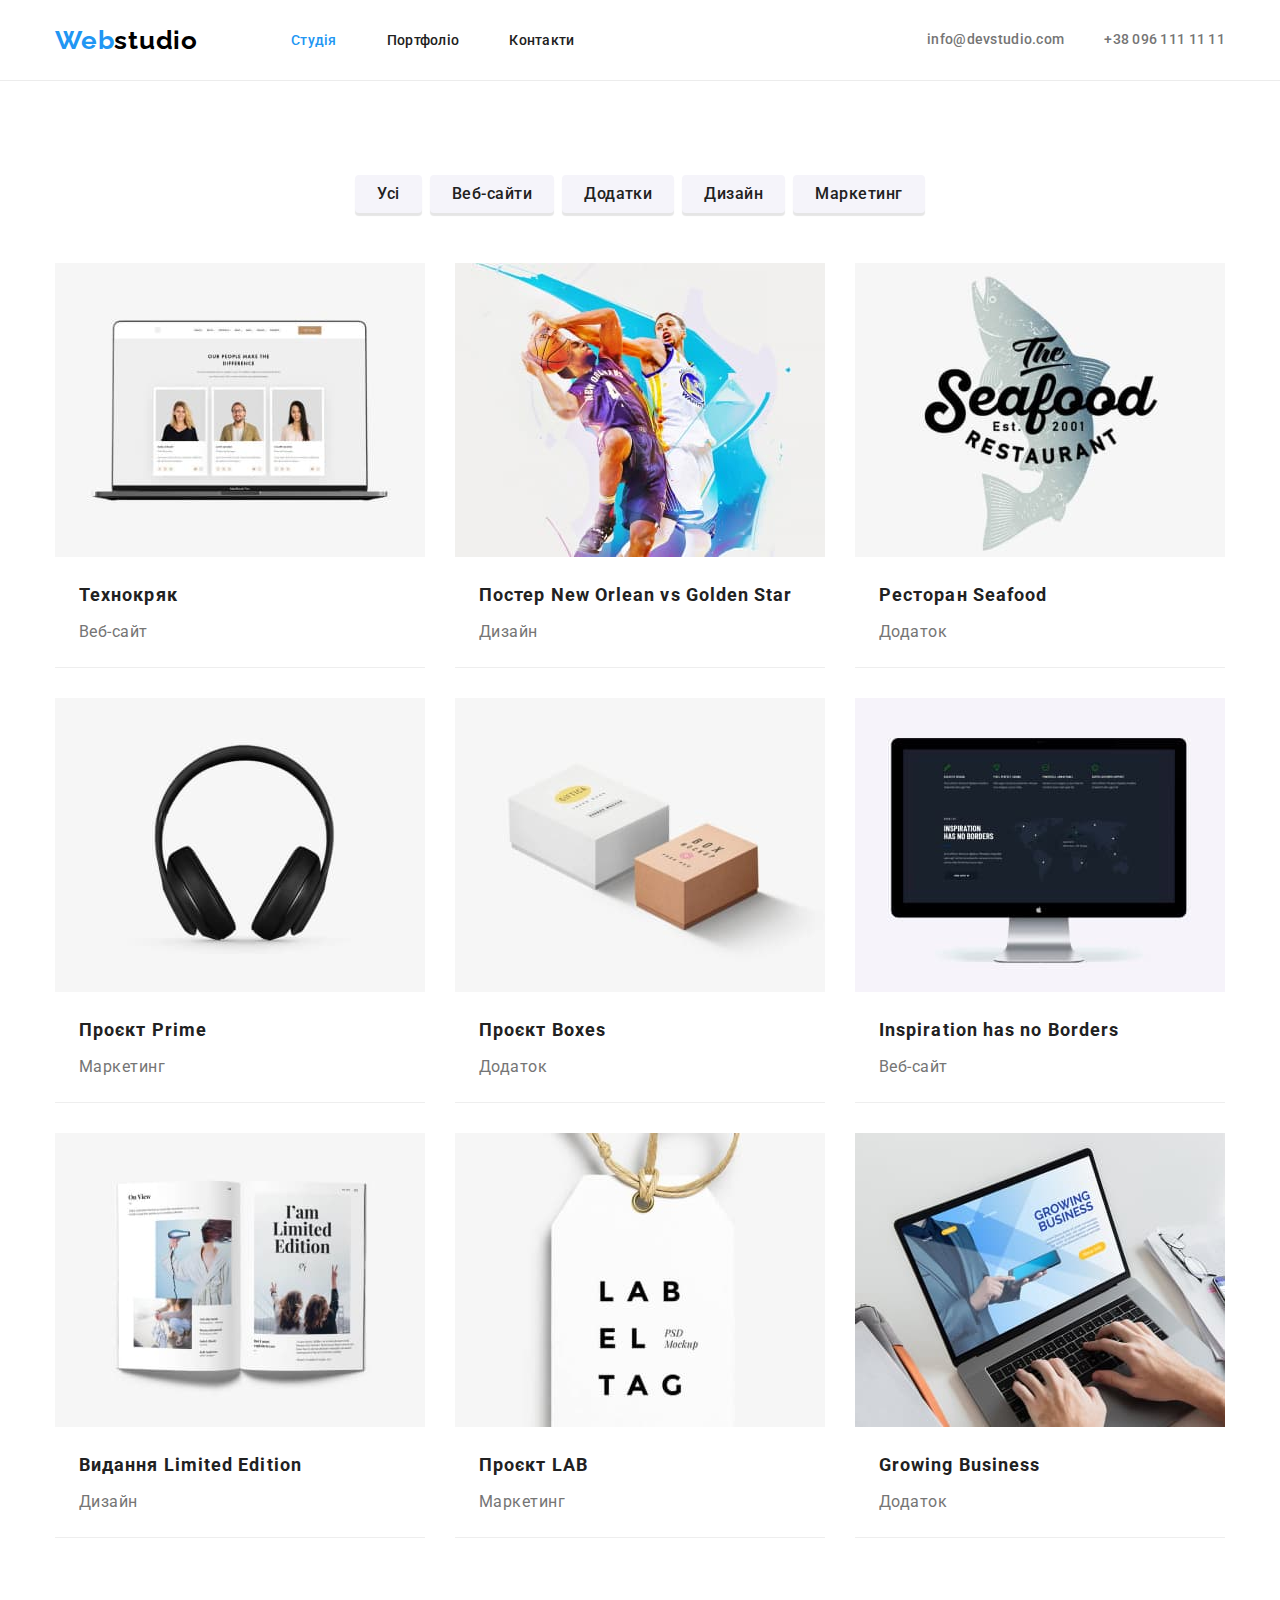
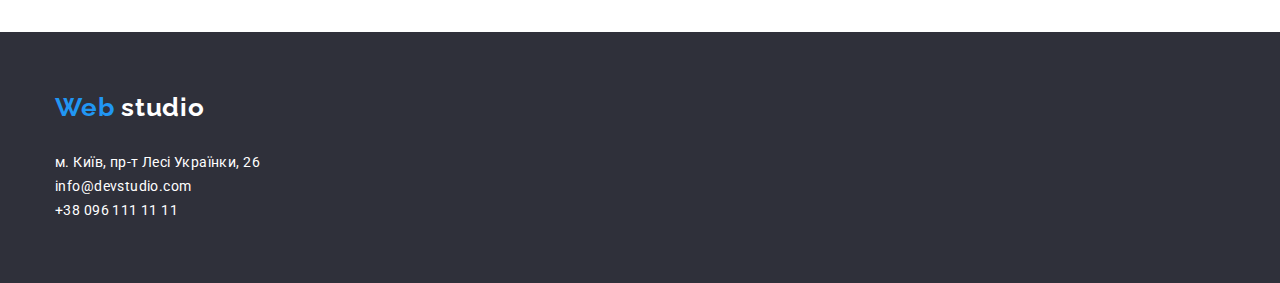
==== commit ac648c1c: "виправив хедер+ навігацію" ====
--- a/portfolio.html
+++ b/portfolio.html
@@ -44,7 +44,7 @@
           </nav>
 
           <ul class="contact-card">
-            <li class="contact-card">
+            <li>
               <a
                 href="mailto:info@devstudio.com"
                 class="contact-card contact-link"
@@ -60,6 +60,7 @@
         </div>
       </div>
     </header>
+
     <!-- Main portfolio-->
     <main>
       <section class="section">
--- a/css/style.css
+++ b/css/style.css
@@ -70,10 +70,10 @@
   padding-left: 15px;
   padding-right: 15px;
 }
-.header-logo {
+/*.header-logo {
   padding-top: 24px;
   padding-bottom: 25px;
-}
+}*/
 
 .logo {
   /* padding-top: 24px;
@@ -90,37 +90,35 @@
 }
 .header-container {
   display: flex;
-  width: 100%;
+  align-items: center;
+  /*width: 100%;
   align-items: center;
   justify-content: space-between;
   flex-grow: 1;
-  gap: 93px;
+  gap: 93px;*/
 }
 .navigation {
-  display: flex;
+  margin-left: 93px;
+}
+/* display: flex;
   align-items: center;
   flex-direction: row;
   flex-grow: 1;
   justify-content: space-between;
-}
+}*/
 
 .navigation-item {
   display: flex;
   flex-direction: row;
   align-items: center;
   gap: 50px;
-  padding-top: 32px;
-  padding-bottom: 32px;
 }
 
 .contact-card {
   display: flex;
-  flex-direction: row;
-  align-items: center;
-  flex-grow: 1;
-  justify-content: end;
-  flex-wrap: nowrap;
+  align-items: center;
   gap: 40px;
+  margin-left: auto;
 }
 
 .nav-content {
@@ -380,9 +378,7 @@
 
 /*--Projects*/
 .list-box {
-  padding-top: 20px;
-  padding-left: 24px;
-  padding-right: 24px;
+  padding: 20px 24px;
 }
 
 .project-title {
@@ -395,8 +391,6 @@
   text-decoration: none;
 }
 .project-work {
-  padding-top: 4px;
-  padding-bottom: 20px;
   color: var(--title-text-color);
   font-weight: 400;
   font-size: 16px;
